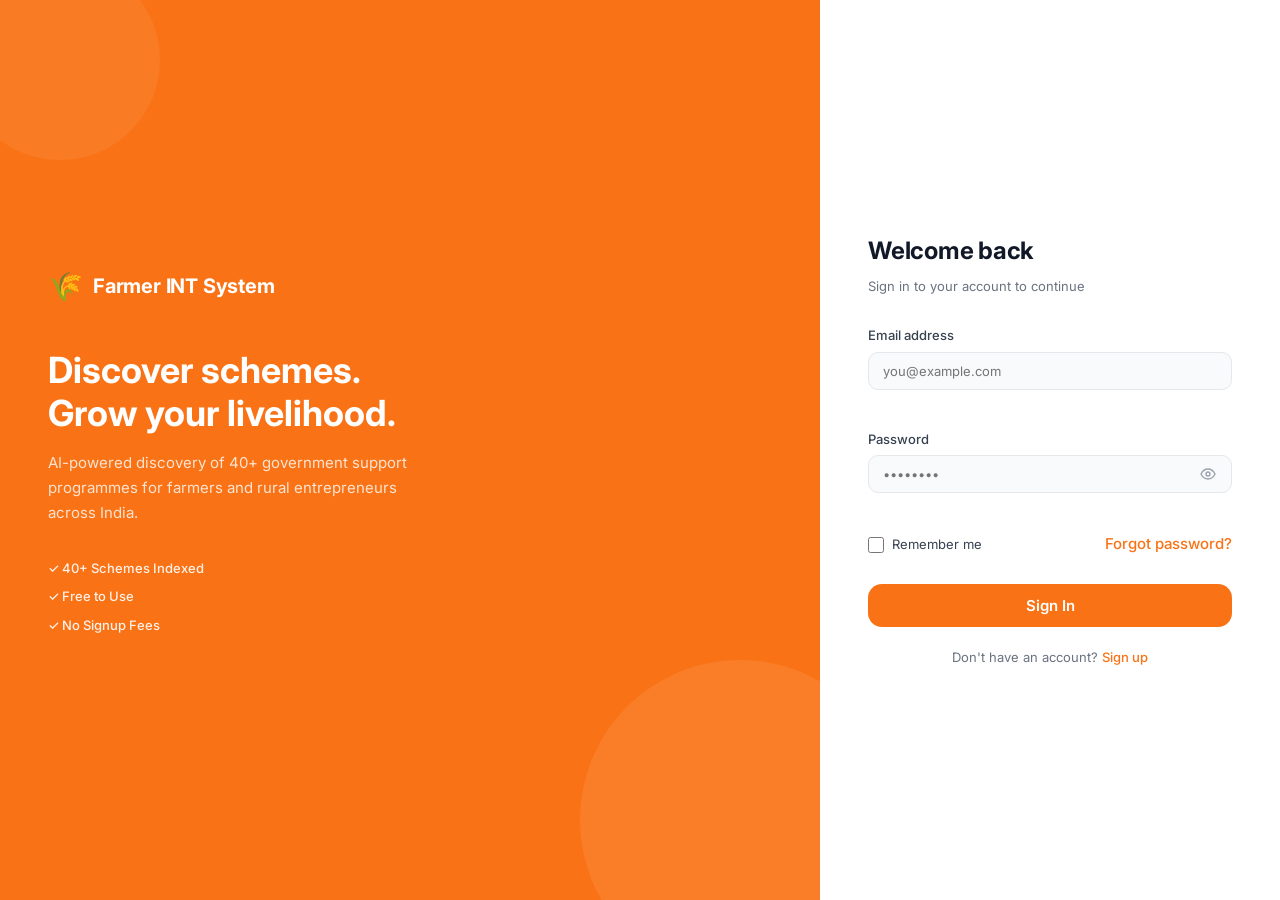
==== public/index.html @ 7b8733b6 "Make frontend independent of backend" ====
<!DOCTYPE html>
<html lang="en">
<head>
  <meta charset="UTF-8" />
  <meta name="viewport" content="width=device-width, initial-scale=1.0" />
  <title>Farmer INT System — AI-Powered Scheme Discovery</title>
  <meta name="description" content="Find and apply for government schemes tailored to farmers and rural entrepreneurs across India." />
  <link rel="preconnect" href="https://fonts.googleapis.com" />
  <link rel="preconnect" href="https://fonts.gstatic.com" crossorigin />
  <link href="https://fonts.googleapis.com/css2?family=Inter:wght@400;500;600;700&display=swap" rel="stylesheet" />
  <link rel="stylesheet" href="style.css" />
</head>
<body>

<!-- ═══════════════════════════════════════════
     AUTH OVERLAY
═══════════════════════════════════════════ -->
<div id="auth-overlay">
  <div class="auth-left">
    <div class="auth-left-content">
      <div class="auth-brand-mark">
        <span class="auth-logo-leaf">🌾</span>
        <span class="auth-brand-name">Farmer INT System</span>
      </div>
      <h2 class="auth-left-headline">Discover schemes.<br>Grow your livelihood.</h2>
      <p class="auth-left-sub">AI-powered discovery of 40+ government support programmes for farmers and rural entrepreneurs across India.</p>
      <div class="auth-trust-chips">
        <span class="trust-chip">✓ 40+ Schemes Indexed</span>
        <span class="trust-chip">✓ Free to Use</span>
        <span class="trust-chip">✓ No Signup Fees</span>
      </div>
    </div>
  </div>
  <div class="auth-right">
    <!-- Sign In -->
    <div id="form-signin" class="auth-form active">
      <h2 class="auth-form-title">Welcome back</h2>
      <p class="auth-form-sub">Sign in to your account to continue</p>

      <div class="form-group">
        <label class="form-label" for="si-email">Email address</label>
        <input class="form-input" type="email" id="si-email" placeholder="you@example.com" autocomplete="email" />
        <span class="form-error" id="si-email-err"></span>
      </div>
      <div class="form-group">
        <label class="form-label" for="si-password">Password</label>
        <div class="input-wrapper">
          <input class="form-input" type="password" id="si-password" placeholder="••••••••" autocomplete="current-password" />
          <button class="pw-toggle" type="button" data-target="si-password" aria-label="Toggle password visibility">
            <svg class="eye-icon" width="16" height="16" viewBox="0 0 16 16" fill="none"><path d="M1 8s2.5-5 7-5 7 5 7 5-2.5 5-7 5-7-5-7-5z" stroke="currentColor" stroke-width="1.4"/><circle cx="8" cy="8" r="2" stroke="currentColor" stroke-width="1.4"/></svg>
          </button>
        </div>
        <span class="form-error" id="si-pw-err"></span>
      </div>
      <div class="form-row-between">
        <label class="checkbox-label">
          <input type="checkbox" id="si-remember" />
          <span>Remember me</span>
        </label>
        <a href="#" class="link-orange">Forgot password?</a>
      </div>
      <button class="btn-auth" id="btn-signin">Sign In</button>
      <p class="auth-switch-text">Don't have an account? <a href="#" class="link-orange" id="go-signup">Sign up</a></p>
    </div>

    <!-- Sign Up -->
    <div id="form-signup" class="auth-form">
      <h2 class="auth-form-title">Create account</h2>
      <p class="auth-form-sub">Join the Farmer INT System — free forever</p>

      <div class="form-group">
        <label class="form-label" for="su-name">Full name</label>
        <input class="form-input" type="text" id="su-name" placeholder="Ramesh Kumar" autocomplete="name" />
        <span class="form-error" id="su-name-err"></span>
      </div>
      <div class="form-group">
        <label class="form-label" for="su-email">Email address</label>
        <input class="form-input" type="email" id="su-email" placeholder="you@example.com" autocomplete="email" />
        <span class="form-error" id="su-email-err"></span>
      </div>
      <div class="form-group">
        <label class="form-label" for="su-password">Password</label>
        <div class="input-wrapper">
          <input class="form-input" type="password" id="su-password" placeholder="Min. 8 characters" autocomplete="new-password" />
          <button class="pw-toggle" type="button" data-target="su-password" aria-label="Toggle password visibility">
            <svg class="eye-icon" width="16" height="16" viewBox="0 0 16 16" fill="none"><path d="M1 8s2.5-5 7-5 7 5 7 5-2.5 5-7 5-7-5-7-5z" stroke="currentColor" stroke-width="1.4"/><circle cx="8" cy="8" r="2" stroke="currentColor" stroke-width="1.4"/></svg>
          </button>
        </div>
        <span class="form-error" id="su-pw-err"></span>
      </div>
      <div class="form-group">
        <label class="form-label" for="su-confirm">Confirm password</label>
        <div class="input-wrapper">
          <input class="form-input" type="password" id="su-confirm" placeholder="Re-enter password" autocomplete="new-password" />
          <button class="pw-toggle" type="button" data-target="su-confirm" aria-label="Toggle password visibility">
            <svg class="eye-icon" width="16" height="16" viewBox="0 0 16 16" fill="none"><path d="M1 8s2.5-5 7-5 7 5 7 5-2.5 5-7 5-7-5-7-5z" stroke="currentColor" stroke-width="1.4"/><circle cx="8" cy="8" r="2" stroke="currentColor" stroke-width="1.4"/></svg>
          </button>
        </div>
        <span class="form-error" id="su-confirm-err"></span>
      </div>
      <div class="form-group">
        <label class="checkbox-label">
          <input type="checkbox" id="su-terms" />
          <span>I agree to the <a href="#" class="link-orange">Terms of Service</a> and <a href="#" class="link-orange">Privacy Policy</a></span>
        </label>
        <span class="form-error" id="su-terms-err"></span>
      </div>
      <button class="btn-auth" id="btn-signup">Create Account</button>
      <p class="auth-switch-text">Already have an account? <a href="#" class="link-orange" id="go-signin">Sign in</a></p>
    </div>
  </div>
</div>

<!-- ═══════════════════════════════════════════
     MAIN APP (shown after login)
═══════════════════════════════════════════ -->
<div id="app" class="hidden">

  <!-- TOP NAV -->
  <header id="topnav">
    <div class="nav-container">
      <a href="#" class="nav-brand" data-page="home">
        <span class="nav-logo">🌾</span>
        <span class="nav-brand-text">Farmer INT</span>
      </a>

      <nav class="nav-links" id="nav-links">
        <a href="#" class="nav-link" data-page="home">
          <svg width="15" height="15" viewBox="0 0 15 15" fill="none"><path d="M1 7.5L7.5 2 14 7.5V13a1 1 0 0 1-1 1H9.5v-4h-4v4H2a1 1 0 0 1-1-1V7.5z" stroke="currentColor" stroke-width="1.3" stroke-linejoin="round"/></svg>
          Home
        </a>
        <a href="#" class="nav-link" data-page="profile">
          <svg width="15" height="15" viewBox="0 0 15 15" fill="none"><circle cx="7.5" cy="5" r="3" stroke="currentColor" stroke-width="1.3"/><path d="M1.5 13.5c0-3.314 2.686-5 6-5s6 1.686 6 5" stroke="currentColor" stroke-width="1.3" stroke-linecap="round"/></svg>
          Profile
        </a>
        <a href="#" class="nav-link" data-page="docs">
          <svg width="15" height="15" viewBox="0 0 15 15" fill="none"><path d="M3 2h7l3 3v9a1 1 0 0 1-1 1H3a1 1 0 0 1-1-1V3a1 1 0 0 1 1-1z" stroke="currentColor" stroke-width="1.3"/><path d="M10 2v3h3" stroke="currentColor" stroke-width="1.3" stroke-linejoin="round"/><path d="M5 7h5M5 10h3" stroke="currentColor" stroke-width="1.3" stroke-linecap="round"/></svg>
          My Docs
        </a>
        <a href="#" class="nav-link" data-page="calc">
          <svg width="15" height="15" viewBox="0 0 15 15" fill="none"><rect x="2" y="2" width="11" height="11" rx="1.5" stroke="currentColor" stroke-width="1.3"/><path d="M5 5h5M5 7.5h5M5 10h3" stroke="currentColor" stroke-width="1.3" stroke-linecap="round"/></svg>
          Finance Calculator
        </a>
      </nav>

      <div class="nav-actions">
        <button class="nav-search-btn" id="nav-search-btn" aria-label="Search">
          <svg width="17" height="17" viewBox="0 0 17 17" fill="none"><circle cx="7.5" cy="7.5" r="5.5" stroke="currentColor" stroke-width="1.5"/><path d="M12 12l3.5 3.5" stroke="currentColor" stroke-width="1.5" stroke-linecap="round"/></svg>
        </button>
        <div class="nav-avatar" id="nav-avatar" title="Profile">RK</div>
        <button class="nav-mobile-btn" id="nav-mobile-btn" aria-label="Open menu" aria-expanded="false">
          <span></span><span></span><span></span>
        </button>
      </div>
    </div>
  </header>

  <!-- SEARCH OVERLAY -->
  <div id="search-overlay" class="search-overlay hidden" role="dialog" aria-label="Search" aria-modal="true">
    <div class="search-overlay-bg" id="search-bg"></div>
    <div class="search-overlay-box">
      <div class="search-input-row">
        <svg class="search-ico" width="18" height="18" viewBox="0 0 18 18" fill="none"><circle cx="8" cy="8" r="5.5" stroke="#9CA3AF" stroke-width="1.6"/><path d="M12.5 12.5l3.5 3.5" stroke="#9CA3AF" stroke-width="1.6" stroke-linecap="round"/></svg>
        <input type="text" id="search-input" class="search-text-input" placeholder="Search schemes, features, documents…" autocomplete="off" spellcheck="false" />
        <button class="search-close-btn" id="search-close-btn" aria-label="Close search">
          <svg width="14" height="14" viewBox="0 0 14 14" fill="none"><path d="M2 2l10 10M12 2L2 12" stroke="currentColor" stroke-width="1.6" stroke-linecap="round"/></svg>
        </button>
      </div>
      <div id="search-results" class="search-results">
        <p class="search-empty-state">Start typing to search…</p>
      </div>
    </div>
  </div>

  <!-- ══ PAGE: HOME ══ -->
  <main id="page-home" class="page active">

    <!-- Hero -->
    <section class="home-hero">
      <div class="container">
        <div class="hero-inner">
          <div class="hero-text">
            <div class="hero-badge">🌾 AI-Powered Scheme Discovery</div>
            <h1 class="hero-heading">Find the right scheme.<br>Apply with confidence.</h1>
            <p class="hero-sub">Discover government support programmes tailored to your farm, sector, and eligibility — all in one place.</p>
            <div class="hero-actions">
              <button class="btn-primary" data-page-go="profile">Get Started</button>
              <button class="btn-secondary" data-page-go="calc">Calculate Finance</button>
            </div>
          </div>
          <div class="hero-card-preview">
            <div class="preview-card">
              <div class="preview-badge high">91% Match</div>
              <div class="preview-name">NSFDC Micro Credit Finance</div>
              <div class="preview-detail">Up to ₹1 lakh · 6% interest</div>
            </div>
            <div class="preview-card secondary">
              <div class="preview-badge med">78% Match</div>
              <div class="preview-name">Rajasthan SCA Term Loan</div>
              <div class="preview-detail">Up to ₹5 lakh · 8% interest</div>
            </div>
          </div>
        </div>
      </div>
    </section>

    <!-- Matched Schemes -->
    <section class="section">
      <div class="container">
        <div class="section-header">
          <div>
            <h2 class="section-title">Matched Schemes</h2>
            <p class="section-desc">Based on your profile and eligibility</p>
          </div>
          <button class="btn-outline-sm">View All Schemes</button>
        </div>
        <div class="schemes-grid" id="schemes-grid">
          <div class="scheme-card reveal">
            <div class="scheme-card-head">
              <span class="match-badge high">91% Match</span>
              <span class="scheme-type-tag loan">Loan</span>
            </div>
            <h3 class="scheme-name">NSFDC Micro Credit Finance</h3>
            <p class="scheme-desc">Loans up to ₹1 lakh at 6% interest for SC/ST entrepreneurs in agri and allied sectors.</p>
            <div class="scheme-tags">
              <span class="scheme-tag">🏛 National</span>
              <span class="scheme-tag">💰 Up to ₹1 lakh</span>
              <span class="scheme-tag">📋 SC/ST</span>
            </div>
            <div class="scheme-card-actions">
              <button class="btn-card-primary">Apply Now</button>
              <button class="btn-card-ghost">Learn More</button>
            </div>
          </div>

          <div class="scheme-card reveal">
            <div class="scheme-card-head">
              <span class="match-badge med">78% Match</span>
              <span class="scheme-type-tag subsidy">Subsidy</span>
            </div>
            <h3 class="scheme-name">Rajasthan SCA Term Loan</h3>
            <p class="scheme-desc">State-level term loan for SC entrepreneurs up to ₹5 lakh at 8% for agri-linked ventures.</p>
            <div class="scheme-tags">
              <span class="scheme-tag">📍 Rajasthan</span>
              <span class="scheme-tag">💰 Up to ₹5 lakh</span>
              <span class="scheme-tag">📋 SC</span>
            </div>
            <div class="scheme-card-actions">
              <button class="btn-card-primary">Apply Now</button>
              <button class="btn-card-ghost">Learn More</button>
            </div>
          </div>

          <div class="scheme-card reveal">
            <div class="scheme-card-head">
              <span class="match-badge low">44% Match</span>
              <span class="scheme-type-tag grant">Grant</span>
            </div>
            <h3 class="scheme-name">Stand-Up India</h3>
            <p class="scheme-desc">Bank loans ₹10 lakh–₹1 crore for SC/ST and women setting up greenfield enterprises.</p>
            <div class="scheme-tags">
              <span class="scheme-tag">🏛 National</span>
              <span class="scheme-tag">💰 ₹10L–₹1Cr</span>
              <span class="scheme-tag">📋 SC/ST/Women</span>
            </div>
            <div class="scheme-card-actions">
              <button class="btn-card-primary">Apply Now</button>
              <button class="btn-card-ghost">Learn More</button>
            </div>
          </div>
        </div>
      </div>
    </section>

    <!-- Stats -->
    <section class="section section-tinted">
      <div class="container">
        <div class="stats-header">
          <h2 class="section-title">Impact at a Glance</h2>
          <p class="section-desc">Stand-Up India 2024-25 data</p>
        </div>
        <div class="stats-grid">
          <div class="stat-card reveal">
            <div class="stat-icon">📊</div>
            <div class="stat-num">40+</div>
            <div class="stat-label">Schemes Indexed</div>
          </div>
          <div class="stat-card reveal">
            <div class="stat-icon">💸</div>
            <div class="stat-num">₹10K Cr</div>
            <div class="stat-label">Disbursed (Stand-Up India)</div>
          </div>
          <div class="stat-card reveal">
            <div class="stat-icon">🏦</div>
            <div class="stat-num">2.3L+</div>
            <div class="stat-label">Accounts Sanctioned</div>
          </div>
          <div class="stat-card reveal">
            <div class="stat-icon">👩‍🌾</div>
            <div class="stat-num">48%</div>
            <div class="stat-label">Women Beneficiaries</div>
          </div>
        </div>
      </div>
    </section>

    <!-- How It Works -->
    <section class="section">
      <div class="container">
        <h2 class="section-title text-center">How It Works</h2>
        <p class="section-desc text-center">Four simple steps to find and apply for the right scheme</p>
        <div class="steps-grid">
          <div class="step-card reveal">
            <div class="step-num-badge">01</div>
            <div class="step-icon-wrap">👤</div>
            <h3 class="step-title">Build Your Profile</h3>
            <p class="step-desc">Enter your personal details, caste category, state, and business type.</p>
          </div>
          <div class="step-card reveal">
            <div class="step-num-badge">02</div>
            <div class="step-icon-wrap">🔍</div>
            <h3 class="step-title">Get Matched</h3>
            <p class="step-desc">Our AI scans 40+ schemes and ranks them by your eligibility score.</p>
          </div>
          <div class="step-card reveal">
            <div class="step-num-badge">03</div>
            <div class="step-icon-wrap">📄</div>
            <h3 class="step-title">Upload Documents</h3>
            <p class="step-desc">Upload required documents directly to your secure dashboard.</p>
          </div>
          <div class="step-card reveal">
            <div class="step-num-badge">04</div>
            <div class="step-icon-wrap">✅</div>
            <h3 class="step-title">Apply with Confidence</h3>
            <p class="step-desc">Track application status and receive scheme approval updates.</p>
          </div>
        </div>
      </div>
    </section>

    <!-- CTA Banner -->
    <section class="section">
      <div class="container">
        <div class="cta-banner reveal">
          <div class="cta-banner-text">
            <h2>Ready to find your scheme?</h2>
            <p>Complete your profile and let our AI match you to the right opportunities.</p>
          </div>
          <div class="cta-banner-actions">
            <button class="btn-primary" data-page-go="profile">Complete Profile</button>
            <button class="btn-outline-white" data-page-go="docs">Upload Documents</button>
          </div>
        </div>
      </div>
    </section>

  </main><!-- /#page-home -->

  <!-- ══ PAGE: PROFILE ══ -->
  <main id="page-profile" class="page hidden">
    <div class="container page-inner">

      <div class="page-header">
        <div>
          <h1 class="page-title">My Profile</h1>
          <p class="page-subtitle">Manage your personal information and eligibility details</p>
        </div>
        <button class="btn-primary" id="profile-edit-btn">
          <svg width="14" height="14" viewBox="0 0 14 14" fill="none"><path d="M10 2l2 2L4 12H2v-2L10 2z" stroke="currentColor" stroke-width="1.4" stroke-linejoin="round"/></svg>
          Edit Profile
        </button>
      </div>

      <!-- Profile hero card -->
      <div class="profile-hero">
        <div class="profile-avatar-group">
          <div class="profile-avatar" id="profile-avatar-display">RK</div>
          <button class="avatar-btn" id="avatar-change-btn">Change Photo</button>
        </div>
        <div class="profile-summary">
          <h2 class="profile-display-name" id="profile-display-name">Ramesh Kumar</h2>
          <p class="profile-display-email" id="profile-display-email">ramesh.kumar@example.com</p>
          <div class="profile-chips">
            <span class="profile-chip verified">✓ Verified Farmer</span>
            <span class="profile-chip">📍 Jaipur, Rajasthan</span>
            <span class="profile-chip">🏷 SC Category</span>
          </div>
        </div>
      </div>

      <!-- Personal + Eligibility cards -->
      <div class="profile-grid">
        <div class="info-card">
          <h3 class="card-section-title">Personal Information</h3>
          <div class="field-grid">
            <div class="field-group">
              <label class="field-label">Full Name</label>
              <input class="field-input" type="text" id="p-name" value="Ramesh Kumar" disabled />
            </div>
            <div class="field-group">
              <label class="field-label">Email Address</label>
              <input class="field-input" type="email" id="p-email" value="ramesh.kumar@example.com" disabled />
            </div>
            <div class="field-group">
              <label class="field-label">Phone Number</label>
              <input class="field-input" type="tel" id="p-phone" value="+91 98765 43210" disabled />
            </div>
            <div class="field-group">
              <label class="field-label">Location</label>
              <input class="field-input" type="text" id="p-location" value="Jaipur, Rajasthan" disabled />
            </div>
            <div class="field-group">
              <label class="field-label">Date of Birth</label>
              <input class="field-input" type="date" id="p-dob" value="1985-06-15" disabled />
            </div>
            <div class="field-group">
              <label class="field-label">Gender</label>
              <select class="field-input" id="p-gender" disabled>
                <option value="male" selected>Male</option>
                <option value="female">Female</option>
                <option value="other">Other / Prefer not to say</option>
              </select>
            </div>
          </div>
        </div>

        <div class="info-card">
          <h3 class="card-section-title">Eligibility Information</h3>
          <div class="field-grid">
            <div class="field-group">
              <label class="field-label">Caste Category</label>
              <select class="field-input" id="p-category" disabled>
                <option value="sc" selected>SC (Scheduled Caste)</option>
                <option value="st">ST (Scheduled Tribe)</option>
                <option value="obc">OBC</option>
                <option value="gen">General</option>
              </select>
            </div>
            <div class="field-group">
              <label class="field-label">Annual Income</label>
              <input class="field-input" type="text" id="p-income" value="₹2,40,000" disabled />
            </div>
            <div class="field-group">
              <label class="field-label">Business Type</label>
              <input class="field-input" type="text" id="p-biz" value="Tailoring / Garments" disabled />
            </div>
            <div class="field-group">
              <label class="field-label">Business Stage</label>
              <select class="field-input" id="p-stage" disabled>
                <option value="idea">Idea Stage</option>
                <option value="startup" selected>Startup</option>
                <option value="growth">Growth Stage</option>
                <option value="established">Established</option>
              </select>
            </div>
            <div class="field-group">
              <label class="field-label">Aadhaar Number</label>
              <input class="field-input" type="text" id="p-aadhaar" value="XXXX XXXX 4521" disabled />
            </div>
            <div class="field-group">
              <label class="field-label">PAN Number</label>
              <input class="field-input" type="text" id="p-pan" value="ABCPK1234D" disabled />
            </div>
          </div>
        </div>
      </div>

      <!-- Edit actions (hidden by default) -->
      <div class="profile-save-row hidden" id="profile-save-row">
        <button class="btn-outline-sm" id="profile-cancel-btn">Cancel</button>
        <button class="btn-primary" id="profile-save-btn">Save Changes</button>
      </div>

    </div>
  </main><!-- /#page-profile -->

  <!-- ══ PAGE: MY DOCS ══ -->
  <main id="page-docs" class="page hidden">
    <div class="container page-inner">

      <div class="page-header">
        <div>
          <h1 class="page-title">My Documents</h1>
          <p class="page-subtitle">Upload, manage, and track your scheme application documents</p>
        </div>
        <button class="btn-primary" id="upload-doc-btn">
          <svg width="14" height="14" viewBox="0 0 14 14" fill="none"><path d="M7 1v8M4 4l3-3 3 3" stroke="currentColor" stroke-width="1.5" stroke-linecap="round" stroke-linejoin="round"/><path d="M1 12h12" stroke="currentColor" stroke-width="1.5" stroke-linecap="round"/></svg>
          Upload Document
        </button>
      </div>

      <!-- Summary stats -->
      <div class="docs-stats-row">
        <div class="doc-stat">
          <span class="doc-stat-num" id="stat-total">5</span>
          <span class="doc-stat-label">Total</span>
        </div>
        <div class="doc-stat-divider"></div>
        <div class="doc-stat">
          <span class="doc-stat-num verified" id="stat-verified">2</span>
          <span class="doc-stat-label">Verified</span>
        </div>
        <div class="doc-stat-divider"></div>
        <div class="doc-stat">
          <span class="doc-stat-num review" id="stat-review">1</span>
          <span class="doc-stat-label">Under Review</span>
        </div>
        <div class="doc-stat-divider"></div>
        <div class="doc-stat">
          <span class="doc-stat-num missing" id="stat-missing">2</span>
          <span class="doc-stat-label">Missing</span>
        </div>
      </div>

      <!-- Upload zone (shown when Upload is clicked) -->
      <div id="upload-zone" class="upload-zone hidden">
        <svg width="40" height="40" viewBox="0 0 40 40" fill="none"><path d="M20 6v20M14 12l6-6 6 6" stroke="#F97316" stroke-width="2.2" stroke-linecap="round" stroke-linejoin="round"/><path d="M6 32h28" stroke="#F97316" stroke-width="2.2" stroke-linecap="round"/></svg>
        <p class="upload-zone-title">Drag and drop your files here</p>
        <p class="upload-zone-sub">or <label for="file-input" class="upload-browse-link">browse files</label></p>
        <input type="file" id="file-input" accept=".pdf,.jpg,.jpeg,.png" multiple style="display:none" />
        <p class="upload-zone-note">Supported: PDF, JPG, PNG · Max size: 10 MB per file</p>
        <button class="btn-outline-sm" id="upload-zone-close">Cancel</button>
      </div>

      <!-- Document list -->
      <div class="docs-table-card">
        <div class="docs-table-head">
          <span class="col-name">Document</span>
          <span class="col-type">Type</span>
          <span class="col-date">Uploaded</span>
          <span class="col-status">Status</span>
          <span class="col-actions">Actions</span>
        </div>
        <div class="docs-table-body" id="docs-table-body">
          <!-- Rendered by JS -->
        </div>
      </div>

    </div>
  </main><!-- /#page-docs -->

  <!-- ══ PAGE: FINANCE CALCULATOR ══ -->
  <main id="page-calc" class="page hidden">
    <div class="container page-inner">

      <div class="page-header">
        <div>
          <h1 class="page-title">Finance Calculator</h1>
          <p class="page-subtitle">Estimate EMI, plan repayment, and assess loan affordability</p>
        </div>
      </div>

      <!-- Quick scheme presets -->
      <div class="preset-row">
        <span class="preset-row-label">Quick presets:</span>
        <button class="preset-pill active" data-amount="100000" data-rate="6" data-tenure="3" data-down="10000">NSFDC ₹1L @ 6%</button>
        <button class="preset-pill" data-amount="500000" data-rate="8" data-tenure="5" data-down="50000">Rajasthan SCA ₹5L</button>
        <button class="preset-pill" data-amount="1000000" data-rate="9" data-tenure="7" data-down="100000">Stand-Up India ₹10L</button>
      </div>

      <div class="calc-layout">
        <!-- Inputs panel -->
        <div class="calc-inputs-card">
          <h3 class="card-section-title">Loan Parameters</h3>

          <div class="calc-field">
            <div class="calc-label-row">
              <label class="calc-field-label">Loan Amount</label>
              <span class="calc-field-val" id="c-amount-disp">₹1,00,000</span>
            </div>
            <input type="range" class="calc-slider" id="c-amount" min="10000" max="1000000" step="5000" value="100000" />
            <div class="slider-ends"><span>₹10K</span><span>₹10L</span></div>
          </div>

          <div class="calc-field">
            <div class="calc-label-row">
              <label class="calc-field-label">Down Payment</label>
              <span class="calc-field-val" id="c-down-disp">₹10,000</span>
            </div>
            <input type="range" class="calc-slider" id="c-down" min="0" max="500000" step="5000" value="10000" />
            <div class="slider-ends"><span>₹0</span><span>₹5L</span></div>
          </div>

          <div class="calc-field">
            <div class="calc-label-row">
              <label class="calc-field-label">Annual Interest Rate</label>
              <span class="calc-field-val" id="c-rate-disp">6.0%</span>
            </div>
            <input type="range" class="calc-slider" id="c-rate" min="3" max="20" step="0.5" value="6" />
            <div class="slider-ends"><span>3%</span><span>20%</span></div>
          </div>

          <div class="calc-field">
            <div class="calc-label-row">
              <label class="calc-field-label">Loan Tenure</label>
              <span class="calc-field-val" id="c-tenure-disp">3 years</span>
            </div>
            <input type="range" class="calc-slider" id="c-tenure" min="1" max="7" step="1" value="3" />
            <div class="slider-ends"><span>1 year</span><span>7 years</span></div>
          </div>

          <div class="calc-field">
            <div class="calc-label-row">
              <label class="calc-field-label">Monthly Income</label>
              <span class="calc-field-val" id="c-income-disp">₹20,000</span>
            </div>
            <input type="range" class="calc-slider" id="c-income" min="5000" max="200000" step="1000" value="20000" />
            <div class="slider-ends"><span>₹5K</span><span>₹2L</span></div>
          </div>
        </div>

        <!-- Results panel -->
        <div class="calc-results-panel">
          <div class="emi-hero-card">
            <p class="emi-hero-label">Estimated Monthly EMI</p>
            <p class="emi-hero-amount" id="calc-emi">₹3,042</p>
            <p class="emi-hero-note">Based on ₹90,000 principal over 3 years</p>
          </div>

          <div class="breakdown-card">
            <h3 class="card-section-title">Repayment Breakdown</h3>
            <div class="breakdown-table">
              <div class="breakdown-row">
                <span>Loan Amount</span>
                <span id="r-loan">₹1,00,000</span>
              </div>
              <div class="breakdown-row">
                <span>Down Payment</span>
                <span id="r-down">₹10,000</span>
              </div>
              <div class="breakdown-row">
                <span>Principal (after down payment)</span>
                <span id="r-principal">₹90,000</span>
              </div>
              <div class="breakdown-row">
                <span>Interest Rate</span>
                <span id="r-rate">6.0% p.a.</span>
              </div>
              <div class="breakdown-row">
                <span>Tenure</span>
                <span id="r-tenure">3 years (36 months)</span>
              </div>
              <div class="breakdown-row">
                <span>Total Interest Payable</span>
                <span id="r-interest">₹9,512</span>
              </div>
              <div class="breakdown-divider"></div>
              <div class="breakdown-row total-row">
                <span>Total Repayment</span>
                <span id="r-total">₹99,512</span>
              </div>
            </div>

            <div class="affordability-bar" id="affordability-bar">
              <div class="afford-label-row">
                <span>EMI vs Monthly Income</span>
                <span id="afford-pct">15.2%</span>
              </div>
              <div class="afford-track">
                <div class="afford-fill" id="afford-fill" style="width:15.2%"></div>
                <div class="afford-limit" title="40% limit"></div>
              </div>
              <p class="afford-note" id="afford-note">✅ EMI is within 40% of income — this loan appears manageable.</p>
            </div>
          </div>
        </div>
      </div>

    </div>
  </main><!-- /#page-calc -->

  <!-- FOOTER -->
  <footer class="footer">
    <div class="container footer-inner">
      <div class="footer-brand">
        <span class="footer-logo">🌾</span>
        <span class="footer-brand-text">Farmer INT System</span>
      </div>
      <p class="footer-note">An independent prototype. Always verify scheme eligibility, benefits, and application steps through official government portals.</p>
      <p class="footer-copy">© 2026 Farmer INT System · Not affiliated with any government body.</p>
    </div>
  </footer>

</div><!-- /#app -->

<script src="main.js"></script>
</body>
</html>
---- public/style.css ----
/* ══════════════════════════════════════════════════
   Farmer INT System — style.css
   Palette: White · Black · Orange (#F97316)
══════════════════════════════════════════════════ */

:root {
  /* Brand orange */
  --orange:        #F97316;
  --orange-hover:  #EA580C;
  --orange-light:  #FFF7ED;
  --orange-mid:    #FED7AA;
  --orange-dark:   #C2410C;

  /* Neutrals */
  --black:         #111827;
  --gray-900:      #1F2937;
  --gray-700:      #374151;
  --gray-500:      #6B7280;
  --gray-400:      #9CA3AF;
  --gray-300:      #D1D5DB;
  --gray-200:      #E5E7EB;
  --gray-100:      #F3F4F6;
  --gray-50:       #F9FAFB;
  --white:         #FFFFFF;

  /* Semantic */
  --text-primary:  var(--black);
  --text-secondary: var(--gray-700);
  --text-muted:    var(--gray-500);
  --text-faint:    var(--gray-400);
  --border:        var(--gray-200);
  --border-strong: var(--gray-300);
  --surface:       var(--white);
  --surface-alt:   var(--gray-50);

  /* Status */
  --green:         #16A34A;
  --green-light:   #DCFCE7;
  --amber:         #D97706;
  --amber-light:   #FEF3C7;
  --red:           #DC2626;
  --red-light:     #FEE2E2;
  --blue:          #2563EB;
  --blue-light:    #DBEAFE;

  /* Shadows */
  --shadow-sm:     0 1px 3px rgba(0,0,0,.07), 0 1px 2px rgba(0,0,0,.05);
  --shadow-md:     0 4px 6px rgba(0,0,0,.07), 0 2px 4px rgba(0,0,0,.05);
  --shadow-lg:     0 10px 25px rgba(0,0,0,.08), 0 4px 6px rgba(0,0,0,.04);
  --shadow-xl:     0 20px 40px rgba(0,0,0,.1), 0 8px 16px rgba(0,0,0,.06);

  /* Radius */
  --r-sm:   6px;
  --r-md:   10px;
  --r-lg:   14px;
  --r-xl:   20px;
  --r-2xl:  28px;
  --r-pill: 999px;

  /* Typography */
  --font: 'Inter', system-ui, -apple-system, sans-serif;
  --text-xs:   11px;
  --text-sm:   13px;
  --text-base: 15px;
  --text-md:   17px;
  --text-lg:   20px;
  --text-xl:   24px;
  --text-2xl:  30px;
  --text-3xl:  38px;
}

/* ── Reset ── */
*, *::before, *::after { box-sizing: border-box; margin: 0; padding: 0; }
html { scroll-behavior: smooth; -webkit-text-size-adjust: 100%; }
body {
  font-family: var(--font);
  font-size: var(--text-base);
  color: var(--text-primary);
  background: var(--white);
  line-height: 1.6;
  -webkit-font-smoothing: antialiased;
  overflow-x: hidden;
}
img, svg { display: block; max-width: 100%; }
a { color: inherit; text-decoration: none; }
button { cursor: pointer; font-family: inherit; border: none; background: none; }
input, select, textarea {
  font-family: inherit;
  font-size: inherit;
  color: inherit;
}
ul, ol { list-style: none; }

/* ── Utilities ── */
.hidden { display: none !important; }
.container { width: 100%; max-width: 1120px; margin: 0 auto; padding: 0 24px; }
.text-center { text-align: center; }

/* ── Buttons ── */
.btn-primary {
  display: inline-flex; align-items: center; gap: 7px;
  padding: 10px 20px;
  background: var(--orange);
  color: var(--white);
  font-size: var(--text-sm); font-weight: 600;
  border-radius: var(--r-pill);
  transition: background .18s, transform .15s, box-shadow .15s;
  white-space: nowrap;
}
.btn-primary:hover {
  background: var(--orange-hover);
  transform: translateY(-1px);
  box-shadow: 0 4px 12px rgba(249,115,22,.3);
}
.btn-primary:active { transform: translateY(0); }

.btn-secondary {
  display: inline-flex; align-items: center; gap: 7px;
  padding: 10px 20px;
  background: var(--gray-100);
  color: var(--gray-900);
  font-size: var(--text-sm); font-weight: 600;
  border-radius: var(--r-pill);
  transition: background .18s;
}
.btn-secondary:hover { background: var(--gray-200); }

.btn-outline-sm {
  display: inline-flex; align-items: center; gap: 6px;
  padding: 8px 16px;
  background: transparent;
  color: var(--gray-700);
  font-size: var(--text-sm); font-weight: 500;
  border: 1.5px solid var(--border-strong);
  border-radius: var(--r-pill);
  transition: border-color .18s, color .18s;
}
.btn-outline-sm:hover { border-color: var(--orange); color: var(--orange); }

.btn-outline-white {
  display: inline-flex; align-items: center; gap: 6px;
  padding: 10px 20px;
  background: transparent;
  color: var(--white);
  font-size: var(--text-sm); font-weight: 600;
  border: 1.5px solid rgba(255,255,255,.4);
  border-radius: var(--r-pill);
  transition: border-color .18s, background .18s;
}
.btn-outline-white:hover { border-color: var(--white); background: rgba(255,255,255,.08); }

.btn-card-primary {
  padding: 8px 16px;
  background: var(--orange);
  color: var(--white);
  font-size: var(--text-xs); font-weight: 600;
  border-radius: var(--r-pill);
  transition: background .18s;
}
.btn-card-primary:hover { background: var(--orange-hover); }

.btn-card-ghost {
  padding: 8px 16px;
  background: transparent;
  color: var(--gray-600);
  font-size: var(--text-xs); font-weight: 500;
  border: 1.5px solid var(--border);
  border-radius: var(--r-pill);
  transition: border-color .18s, color .18s;
}
.btn-card-ghost:hover { border-color: var(--orange); color: var(--orange); }

.btn-auth {
  width: 100%;
  padding: 12px;
  background: var(--orange);
  color: var(--white);
  font-size: var(--text-base); font-weight: 600;
  border-radius: var(--r-lg);
  transition: background .18s, box-shadow .18s;
  margin-top: 8px;
}
.btn-auth:hover {
  background: var(--orange-hover);
  box-shadow: 0 4px 14px rgba(249,115,22,.35);
}

.link-orange {
  color: var(--orange);
  font-weight: 500;
  transition: color .15s;
}
.link-orange:hover { color: var(--orange-hover); }


/* ══════════════════════════════════════════════════
   AUTH OVERLAY
══════════════════════════════════════════════════ */
#auth-overlay {
  position: fixed;
  inset: 0;
  z-index: 1000;
  display: flex;
  min-height: 100vh;
}

.auth-left {
  flex: 1;
  background: var(--orange);
  display: flex;
  align-items: center;
  padding: 60px 48px;
  position: relative;
  overflow: hidden;
}
.auth-left::before {
  content: '';
  position: absolute;
  bottom: -80px; right: -80px;
  width: 320px; height: 320px;
  border-radius: 50%;
  background: rgba(255,255,255,.08);
}
.auth-left::after {
  content: '';
  position: absolute;
  top: -40px; left: -40px;
  width: 200px; height: 200px;
  border-radius: 50%;
  background: rgba(255,255,255,.06);
}
.auth-left-content { position: relative; z-index: 1; max-width: 400px; }

.auth-brand-mark {
  display: flex; align-items: center; gap: 10px;
  margin-bottom: 40px;
}
.auth-logo-leaf { font-size: 28px; }
.auth-brand-name {
  font-size: var(--text-lg); font-weight: 700;
  color: var(--white);
  letter-spacing: -.01em;
}

.auth-left-headline {
  font-size: clamp(24px, 3.5vw, 36px);
  font-weight: 700;
  color: var(--white);
  line-height: 1.2;
  margin-bottom: 16px;
}
.auth-left-sub {
  font-size: var(--text-base);
  color: rgba(255,255,255,.8);
  line-height: 1.65;
  margin-bottom: 32px;
}
.auth-trust-chips { display: flex; flex-direction: column; gap: 8px; }
.trust-chip {
  display: inline-flex; align-items: center;
  font-size: var(--text-sm);
  color: rgba(255,255,255,.9);
  font-weight: 500;
}

.auth-right {
  width: 460px;
  flex-shrink: 0;
  background: var(--white);
  display: flex;
  align-items: center;
  padding: 48px 48px;
  overflow-y: auto;
}

.auth-form {
  width: 100%;
  display: none;
}
.auth-form.active { display: block; }

.auth-form-title {
  font-size: var(--text-xl);
  font-weight: 700;
  color: var(--black);
  margin-bottom: 6px;
  letter-spacing: -.01em;
}
.auth-form-sub {
  font-size: var(--text-sm);
  color: var(--text-muted);
  margin-bottom: 28px;
}

.form-group { margin-bottom: 18px; }
.form-label {
  display: block;
  font-size: var(--text-sm);
  font-weight: 500;
  color: var(--gray-700);
  margin-bottom: 6px;
}
.form-input {
  width: 100%;
  padding: 10px 14px;
  background: var(--gray-50);
  border: 1.5px solid var(--border);
  border-radius: var(--r-md);
  font-size: var(--text-sm);
  color: var(--black);
  transition: border-color .18s, background .18s, box-shadow .18s;
  outline: none;
}
.form-input:focus {
  border-color: var(--orange);
  background: var(--white);
  box-shadow: 0 0 0 3px rgba(249,115,22,.12);
}
.form-input.error { border-color: var(--red); }
.form-error {
  display: block;
  font-size: 11.5px;
  color: var(--red);
  margin-top: 5px;
  min-height: 16px;
}

.input-wrapper { position: relative; }
.input-wrapper .form-input { padding-right: 42px; }
.pw-toggle {
  position: absolute;
  right: 12px; top: 50%;
  transform: translateY(-50%);
  color: var(--gray-400);
  display: flex; align-items: center;
  padding: 4px;
  transition: color .15s;
}
.pw-toggle:hover { color: var(--gray-700); }

.form-row-between {
  display: flex;
  align-items: center;
  justify-content: space-between;
  margin-bottom: 20px;
}
.checkbox-label {
  display: flex;
  align-items: flex-start;
  gap: 8px;
  font-size: var(--text-sm);
  color: var(--gray-700);
  cursor: pointer;
  line-height: 1.5;
}
.checkbox-label input[type="checkbox"] {
  width: 16px; height: 16px;
  margin-top: 2px;
  accent-color: var(--orange);
  flex-shrink: 0;
}

.auth-switch-text {
  text-align: center;
  font-size: var(--text-sm);
  color: var(--text-muted);
  margin-top: 20px;
}


/* ══════════════════════════════════════════════════
   TOP NAV
══════════════════════════════════════════════════ */
#topnav {
  position: sticky;
  top: 0;
  z-index: 100;
  background: var(--white);
  border-bottom: 1px solid var(--border);
  box-shadow: var(--shadow-sm);
}
.nav-container {
  max-width: 1120px;
  margin: 0 auto;
  padding: 0 24px;
  height: 60px;
  display: flex;
  align-items: center;
  gap: 8px;
}

.nav-brand {
  display: flex; align-items: center; gap: 8px;
  flex-shrink: 0; margin-right: 8px;
}
.nav-logo { font-size: 20px; }
.nav-brand-text {
  font-size: var(--text-base); font-weight: 700;
  color: var(--black);
}

.nav-links {
  display: flex; align-items: center; gap: 4px;
  flex: 1;
}
.nav-link {
  display: flex; align-items: center; gap: 6px;
  padding: 6px 12px;
  font-size: var(--text-sm); font-weight: 500;
  color: var(--gray-600);
  border-radius: var(--r-md);
  transition: background .15s, color .15s;
  white-space: nowrap;
}
.nav-link:hover { background: var(--gray-100); color: var(--black); }
.nav-link.active {
  background: var(--orange-light);
  color: var(--orange);
}
.nav-link svg { opacity: .7; }
.nav-link.active svg { opacity: 1; }

.nav-actions {
  display: flex; align-items: center; gap: 6px;
  margin-left: auto;
}
.nav-search-btn {
  width: 36px; height: 36px;
  display: flex; align-items: center; justify-content: center;
  color: var(--gray-500);
  border-radius: var(--r-md);
  transition: background .15s, color .15s;
}
.nav-search-btn:hover { background: var(--gray-100); color: var(--black); }

.nav-avatar {
  width: 34px; height: 34px;
  background: var(--orange);
  color: var(--white);
  border-radius: 50%;
  display: flex; align-items: center; justify-content: center;
  font-size: 12px; font-weight: 700;
  cursor: pointer;
  user-select: none;
  transition: opacity .15s;
}
.nav-avatar:hover { opacity: .9; }

.nav-mobile-btn {
  display: none;
  flex-direction: column; gap: 5px;
  width: 36px; height: 36px;
  align-items: center; justify-content: center;
  border-radius: var(--r-sm);
  transition: background .15s;
}
.nav-mobile-btn:hover { background: var(--gray-100); }
.nav-mobile-btn span {
  display: block;
  width: 20px; height: 2px;
  background: var(--gray-700);
  border-radius: 2px;
  transition: transform .25s, opacity .25s;
}

/* Mobile nav open state */
#nav-links.open {
  display: flex;
  flex-direction: column;
  position: absolute;
  top: 60px; left: 0; right: 0;
  background: var(--white);
  border-bottom: 1px solid var(--border);
  padding: 12px 24px 16px;
  gap: 4px;
  box-shadow: 0 8px 20px rgba(0,0,0,.08);
  z-index: 99;
}


/* ══════════════════════════════════════════════════
   SEARCH OVERLAY
══════════════════════════════════════════════════ */
.search-overlay {
  position: fixed;
  inset: 0;
  z-index: 200;
  display: flex;
  align-items: flex-start;
  justify-content: center;
  padding-top: 80px;
  padding-left: 16px;
  padding-right: 16px;
}
.search-overlay-bg {
  position: absolute;
  inset: 0;
  background: rgba(0,0,0,.4);
  backdrop-filter: blur(2px);
}
.search-overlay-box {
  position: relative;
  z-index: 1;
  width: 100%;
  max-width: 580px;
  background: var(--white);
  border-radius: var(--r-xl);
  box-shadow: var(--shadow-xl);
  overflow: hidden;
}
.search-input-row {
  display: flex; align-items: center; gap: 10px;
  padding: 14px 18px;
  border-bottom: 1px solid var(--border);
}
.search-ico { flex-shrink: 0; }
.search-text-input {
  flex: 1;
  border: none; outline: none;
  font-size: var(--text-md); font-weight: 400;
  color: var(--black);
  background: transparent;
}
.search-text-input::placeholder { color: var(--gray-400); }
.search-close-btn {
  width: 28px; height: 28px;
  display: flex; align-items: center; justify-content: center;
  color: var(--gray-400);
  border-radius: var(--r-sm);
  flex-shrink: 0;
  transition: color .15s, background .15s;
}
.search-close-btn:hover { color: var(--black); background: var(--gray-100); }
.search-results {
  max-height: 360px;
  overflow-y: auto;
  padding: 8px 0;
}
.search-empty-state, .search-no-results {
  padding: 28px 18px;
  text-align: center;
  font-size: var(--text-sm);
  color: var(--text-muted);
}
.search-result-item {
  display: flex; align-items: center; gap: 12px;
  padding: 10px 18px;
  cursor: pointer;
  transition: background .12s;
}
.search-result-item:hover { background: var(--gray-50); }
.search-result-icon {
  width: 32px; height: 32px;
  background: var(--orange-light);
  color: var(--orange);
  border-radius: var(--r-sm);
  display: flex; align-items: center; justify-content: center;
  font-size: 14px;
  flex-shrink: 0;
}
.search-result-text { flex: 1; }
.search-result-name {
  font-size: var(--text-sm); font-weight: 500;
  color: var(--black);
}
.search-result-sub {
  font-size: var(--text-xs);
  color: var(--text-muted);
  margin-top: 1px;
}
.search-result-category {
  font-size: 10px; font-weight: 600;
  letter-spacing: .06em; text-transform: uppercase;
  color: var(--orange);
  background: var(--orange-light);
  padding: 2px 7px;
  border-radius: var(--r-pill);
}


/* ══════════════════════════════════════════════════
   PAGES — shared layout
══════════════════════════════════════════════════ */
.page { display: none; }
.page.active { display: block; }

.page-inner {
  padding-top: 36px;
  padding-bottom: 60px;
}
.page-header {
  display: flex;
  align-items: flex-start;
  justify-content: space-between;
  gap: 16px;
  flex-wrap: wrap;
  margin-bottom: 28px;
}
.page-title {
  font-size: var(--text-2xl);
  font-weight: 700;
  color: var(--black);
  letter-spacing: -.02em;
  line-height: 1.2;
}
.page-subtitle {
  font-size: var(--text-sm);
  color: var(--text-muted);
  margin-top: 4px;
}

/* Cards */
.info-card, .calc-inputs-card, .breakdown-card, .docs-table-card {
  background: var(--white);
  border: 1px solid var(--border);
  border-radius: var(--r-xl);
  padding: 24px;
  box-shadow: var(--shadow-sm);
}
.card-section-title {
  font-size: var(--text-base); font-weight: 600;
  color: var(--black);
  margin-bottom: 18px;
  padding-bottom: 12px;
  border-bottom: 1px solid var(--gray-100);
}

/* Section layout (for Home page) */
.section { padding: 60px 0; }
.section-tinted { background: var(--gray-50); }
.section-header {
  display: flex;
  align-items: flex-end;
  justify-content: space-between;
  gap: 16px;
  flex-wrap: wrap;
  margin-bottom: 28px;
}
.section-title {
  font-size: var(--text-xl); font-weight: 700;
  color: var(--black);
  letter-spacing: -.01em;
  line-height: 1.3;
  margin-bottom: 4px;
}
.section-desc {
  font-size: var(--text-sm);
  color: var(--text-muted);
}

/* Scroll reveal */
.reveal { opacity: 0; transform: translateY(18px); transition: opacity .45s ease, transform .45s ease; }
.reveal.visible { opacity: 1; transform: translateY(0); }


/* ══════════════════════════════════════════════════
   HOME PAGE
══════════════════════════════════════════════════ */
.home-hero {
  background: var(--white);
  padding: 72px 0 64px;
  border-bottom: 1px solid var(--border);
}
.hero-inner {
  display: flex;
  align-items: center;
  gap: 60px;
}
.hero-text { flex: 1; max-width: 540px; }
.hero-badge {
  display: inline-flex; align-items: center;
  font-size: var(--text-xs); font-weight: 600;
  letter-spacing: .06em; text-transform: uppercase;
  color: var(--orange);
  background: var(--orange-light);
  border: 1px solid var(--orange-mid);
  padding: 5px 12px;
  border-radius: var(--r-pill);
  margin-bottom: 20px;
}
.hero-heading {
  font-size: clamp(30px, 5vw, 46px);
  font-weight: 700;
  color: var(--black);
  line-height: 1.15;
  letter-spacing: -.02em;
  margin-bottom: 18px;
}
.hero-sub {
  font-size: var(--text-md);
  color: var(--text-secondary);
  line-height: 1.65;
  margin-bottom: 32px;
}
.hero-actions { display: flex; gap: 12px; flex-wrap: wrap; }

/* Hero preview cards */
.hero-card-preview {
  display: flex;
  flex-direction: column;
  gap: 12px;
  flex-shrink: 0;
  width: 260px;
}
.preview-card {
  background: var(--white);
  border: 1.5px solid var(--border);
  border-radius: var(--r-lg);
  padding: 16px;
  box-shadow: var(--shadow-md);
  transition: transform .2s;
}
.preview-card:hover { transform: translateY(-2px); }
.preview-card.secondary { opacity: .75; }
.preview-badge {
  display: inline-block;
  font-size: 11px; font-weight: 700;
  padding: 3px 8px;
  border-radius: var(--r-pill);
  margin-bottom: 8px;
}
.preview-badge.high { background: #DCFCE7; color: #15803D; }
.preview-badge.med  { background: var(--amber-light); color: var(--amber); }
.preview-name { font-size: var(--text-sm); font-weight: 600; color: var(--black); margin-bottom: 4px; }
.preview-detail { font-size: var(--text-xs); color: var(--text-muted); }

/* Scheme cards */
.schemes-grid {
  display: grid;
  grid-template-columns: repeat(3, 1fr);
  gap: 20px;
}
.scheme-card {
  background: var(--white);
  border: 1.5px solid var(--border);
  border-radius: var(--r-xl);
  padding: 22px;
  display: flex;
  flex-direction: column;
  gap: 14px;
  transition: box-shadow .22s, transform .22s, border-color .22s;
}
.scheme-card:hover {
  box-shadow: var(--shadow-lg);
  transform: translateY(-3px);
  border-color: var(--orange-mid);
}
.scheme-card-head {
  display: flex; align-items: center; justify-content: space-between; gap: 8px;
}
.match-badge {
  font-size: 11px; font-weight: 700;
  padding: 3px 9px;
  border-radius: var(--r-pill);
}
.match-badge.high { background: #DCFCE7; color: #15803D; }
.match-badge.med  { background: var(--amber-light); color: var(--amber); }
.match-badge.low  { background: var(--gray-100); color: var(--gray-500); }

.scheme-type-tag {
  font-size: 10px; font-weight: 600;
  letter-spacing: .05em; text-transform: uppercase;
  padding: 3px 8px;
  border-radius: var(--r-pill);
}
.scheme-type-tag.loan     { background: var(--blue-light); color: var(--blue); }
.scheme-type-tag.subsidy  { background: var(--green-light); color: var(--green); }
.scheme-type-tag.grant    { background: var(--orange-light); color: var(--orange); }

.scheme-name {
  font-size: var(--text-md); font-weight: 700;
  color: var(--black);
  line-height: 1.3;
}
.scheme-desc { font-size: var(--text-sm); color: var(--text-secondary); line-height: 1.6; flex: 1; }
.scheme-tags { display: flex; flex-wrap: wrap; gap: 6px; }
.scheme-tag {
  font-size: 11px; color: var(--gray-600);
  background: var(--gray-100);
  padding: 3px 8px;
  border-radius: var(--r-pill);
}
.scheme-card-actions { display: flex; gap: 8px; flex-wrap: wrap; }

/* Stats */
.stats-header { text-align: center; margin-bottom: 36px; }
.stats-grid {
  display: grid;
  grid-template-columns: repeat(4, 1fr);
  gap: 20px;
}
.stat-card {
  background: var(--white);
  border: 1.5px solid var(--border);
  border-radius: var(--r-xl);
  padding: 28px 20px;
  text-align: center;
  box-shadow: var(--shadow-sm);
  transition: box-shadow .2s, transform .2s;
}
.stat-card:hover { box-shadow: var(--shadow-md); transform: translateY(-2px); }
.stat-icon { font-size: 28px; margin-bottom: 12px; }
.stat-num {
  font-size: var(--text-2xl); font-weight: 700;
  color: var(--orange);
  line-height: 1;
  margin-bottom: 6px;
}
.stat-label { font-size: var(--text-sm); color: var(--text-muted); }

/* Steps */
.steps-grid {
  display: grid;
  grid-template-columns: repeat(4, 1fr);
  gap: 20px;
  margin-top: 36px;
}
.step-card {
  background: var(--white);
  border: 1.5px solid var(--border);
  border-radius: var(--r-xl);
  padding: 24px 20px;
  text-align: center;
  box-shadow: var(--shadow-sm);
  transition: border-color .2s;
}
.step-card:hover { border-color: var(--orange); }
.step-num-badge {
  display: inline-block;
  font-size: var(--text-xs); font-weight: 700;
  color: var(--orange);
  background: var(--orange-light);
  padding: 3px 8px;
  border-radius: var(--r-pill);
  letter-spacing: .06em;
  margin-bottom: 12px;
}
.step-icon-wrap { font-size: 28px; margin-bottom: 12px; }
.step-title { font-size: var(--text-base); font-weight: 600; color: var(--black); margin-bottom: 8px; }
.step-desc { font-size: var(--text-sm); color: var(--text-muted); line-height: 1.6; }

/* CTA Banner */
.cta-banner {
  background: var(--black);
  border-radius: var(--r-2xl);
  padding: 48px 52px;
  display: flex;
  align-items: center;
  justify-content: space-between;
  gap: 32px;
  flex-wrap: wrap;
}
.cta-banner h2 {
  font-size: var(--text-xl); font-weight: 700;
  color: var(--white); margin-bottom: 8px;
}
.cta-banner p { font-size: var(--text-base); color: rgba(255,255,255,.65); }
.cta-banner-actions { display: flex; gap: 12px; flex-wrap: wrap; }


/* ══════════════════════════════════════════════════
   PROFILE PAGE
══════════════════════════════════════════════════ */
.profile-hero {
  display: flex;
  align-items: center;
  gap: 28px;
  background: var(--white);
  border: 1px solid var(--border);
  border-radius: var(--r-xl);
  padding: 28px;
  margin-bottom: 24px;
  box-shadow: var(--shadow-sm);
  flex-wrap: wrap;
}
.profile-avatar-group {
  display: flex; flex-direction: column; align-items: center; gap: 10px;
  flex-shrink: 0;
}
.profile-avatar {
  width: 72px; height: 72px;
  background: var(--orange);
  color: var(--white);
  border-radius: 50%;
  display: flex; align-items: center; justify-content: center;
  font-size: 24px; font-weight: 700;
  letter-spacing: .02em;
}
.avatar-btn {
  font-size: var(--text-xs); font-weight: 500;
  color: var(--orange); cursor: pointer;
  transition: color .15s;
}
.avatar-btn:hover { color: var(--orange-hover); }

.profile-summary { flex: 1; }
.profile-display-name {
  font-size: var(--text-lg); font-weight: 700;
  color: var(--black); margin-bottom: 4px;
}
.profile-display-email {
  font-size: var(--text-sm); color: var(--text-muted);
  margin-bottom: 12px;
}
.profile-chips { display: flex; flex-wrap: wrap; gap: 8px; }
.profile-chip {
  font-size: var(--text-xs); font-weight: 500;
  background: var(--gray-100); color: var(--gray-600);
  padding: 4px 10px; border-radius: var(--r-pill);
}
.profile-chip.verified {
  background: var(--green-light); color: var(--green);
}

.profile-grid {
  display: grid;
  grid-template-columns: 1fr 1fr;
  gap: 20px;
  margin-bottom: 20px;
}

.field-grid {
  display: grid;
  grid-template-columns: 1fr 1fr;
  gap: 16px;
}
.field-group { display: flex; flex-direction: column; gap: 6px; }
.field-label {
  font-size: var(--text-xs); font-weight: 600;
  letter-spacing: .04em; text-transform: uppercase;
  color: var(--text-muted);
}
.field-input {
  padding: 9px 12px;
  background: var(--gray-50);
  border: 1.5px solid var(--border);
  border-radius: var(--r-md);
  font-size: var(--text-sm);
  color: var(--black);
  transition: border-color .18s, background .18s, box-shadow .18s;
  outline: none;
  width: 100%;
}
.field-input:disabled { color: var(--gray-700); cursor: default; }
.field-input:not(:disabled):focus {
  border-color: var(--orange);
  background: var(--white);
  box-shadow: 0 0 0 3px rgba(249,115,22,.1);
}

.profile-save-row {
  display: flex; gap: 12px; justify-content: flex-end;
  padding-top: 4px;
}


/* ══════════════════════════════════════════════════
   MY DOCS PAGE
══════════════════════════════════════════════════ */
.docs-stats-row {
  display: flex;
  align-items: center;
  gap: 0;
  background: var(--white);
  border: 1px solid var(--border);
  border-radius: var(--r-xl);
  padding: 20px 28px;
  margin-bottom: 20px;
  box-shadow: var(--shadow-sm);
  flex-wrap: wrap;
}
.doc-stat {
  flex: 1;
  display: flex; flex-direction: column; align-items: center; gap: 4px;
  padding: 8px 16px;
  min-width: 80px;
}
.doc-stat-divider {
  width: 1px; height: 40px;
  background: var(--border);
  flex-shrink: 0;
}
.doc-stat-num {
  font-size: var(--text-xl); font-weight: 700;
  color: var(--black);
  line-height: 1;
}
.doc-stat-num.verified { color: var(--green); }
.doc-stat-num.review   { color: var(--amber); }
.doc-stat-num.missing  { color: var(--red); }
.doc-stat-label { font-size: var(--text-xs); color: var(--text-muted); }

/* Upload zone */
.upload-zone {
  background: var(--orange-light);
  border: 2px dashed var(--orange);
  border-radius: var(--r-xl);
  padding: 40px 24px;
  text-align: center;
  margin-bottom: 20px;
  display: flex;
  flex-direction: column;
  align-items: center;
  gap: 12px;
}
.upload-zone-title { font-size: var(--text-base); font-weight: 600; color: var(--black); }
.upload-zone-sub { font-size: var(--text-sm); color: var(--gray-600); }
.upload-browse-link {
  color: var(--orange); font-weight: 600;
  cursor: pointer; text-decoration: underline;
}
.upload-zone-note { font-size: var(--text-xs); color: var(--text-muted); }

/* Docs table */
.docs-table-card {
  overflow: hidden;
}
.docs-table-head {
  display: grid;
  grid-template-columns: 2fr 1fr 1fr 1fr 1.2fr;
  gap: 0;
  padding: 12px 20px;
  background: var(--gray-50);
  border-bottom: 1px solid var(--border);
  font-size: var(--text-xs); font-weight: 700;
  letter-spacing: .05em; text-transform: uppercase;
  color: var(--text-muted);
}
.docs-table-body { }
.doc-row {
  display: grid;
  grid-template-columns: 2fr 1fr 1fr 1fr 1.2fr;
  gap: 0;
  padding: 14px 20px;
  border-bottom: 1px solid var(--gray-100);
  align-items: center;
  transition: background .12s;
}
.doc-row:last-child { border-bottom: none; }
.doc-row:hover { background: var(--gray-50); }

.doc-name { font-size: var(--text-sm); font-weight: 500; color: var(--black); }
.doc-name-sub { font-size: var(--text-xs); color: var(--text-muted); margin-top: 2px; }
.doc-type { font-size: var(--text-sm); color: var(--text-secondary); }
.doc-date { font-size: var(--text-sm); color: var(--text-secondary); }

.doc-status-badge {
  display: inline-flex; align-items: center; gap: 5px;
  font-size: 11px; font-weight: 600;
  padding: 3px 9px;
  border-radius: var(--r-pill);
}
.doc-status-badge.verified  { background: var(--green-light); color: var(--green); }
.doc-status-badge.review    { background: var(--amber-light); color: var(--amber); }
.doc-status-badge.missing   { background: var(--red-light); color: var(--red); }

.doc-actions { display: flex; align-items: center; gap: 4px; }
.doc-action-btn {
  width: 30px; height: 30px;
  display: flex; align-items: center; justify-content: center;
  color: var(--gray-400);
  border-radius: var(--r-sm);
  transition: background .12s, color .12s;
}
.doc-action-btn:hover { background: var(--gray-100); color: var(--black); }
.doc-action-btn.delete:hover { background: var(--red-light); color: var(--red); }


/* ══════════════════════════════════════════════════
   FINANCE CALCULATOR
══════════════════════════════════════════════════ */
.preset-row {
  display: flex; align-items: center; gap: 10px; flex-wrap: wrap;
  margin-bottom: 24px;
}
.preset-row-label { font-size: var(--text-sm); color: var(--text-muted); }
.preset-pill {
  padding: 6px 14px;
  background: var(--gray-100);
  color: var(--gray-700);
  font-size: var(--text-sm); font-weight: 500;
  border-radius: var(--r-pill);
  transition: background .15s, color .15s;
}
.preset-pill:hover,
.preset-pill.active { background: var(--orange); color: var(--white); }

.calc-layout {
  display: grid;
  grid-template-columns: 1fr 1fr;
  gap: 20px;
}

.calc-field { margin-bottom: 20px; }
.calc-field:last-child { margin-bottom: 0; }
.calc-label-row {
  display: flex; align-items: center; justify-content: space-between;
  margin-bottom: 10px;
}
.calc-field-label { font-size: var(--text-sm); font-weight: 500; color: var(--gray-700); }
.calc-field-val {
  font-size: var(--text-sm); font-weight: 700;
  color: var(--orange);
  background: var(--orange-light);
  padding: 2px 10px;
  border-radius: var(--r-pill);
}

.calc-slider {
  width: 100%;
  height: 4px;
  appearance: none;
  -webkit-appearance: none;
  background: var(--gray-200);
  border-radius: 2px;
  outline: none;
  cursor: pointer;
}
.calc-slider::-webkit-slider-thumb {
  -webkit-appearance: none;
  width: 18px; height: 18px;
  background: var(--orange);
  border-radius: 50%;
  box-shadow: 0 0 0 3px rgba(249,115,22,.2);
  cursor: pointer;
  transition: box-shadow .15s;
}
.calc-slider::-moz-range-thumb {
  width: 18px; height: 18px;
  background: var(--orange);
  border-radius: 50%;
  border: none;
  cursor: pointer;
}
.calc-slider:focus::-webkit-slider-thumb {
  box-shadow: 0 0 0 4px rgba(249,115,22,.3);
}
.slider-ends {
  display: flex; justify-content: space-between;
  margin-top: 5px;
  font-size: var(--text-xs); color: var(--text-faint);
}

/* Results */
.calc-results-panel { display: flex; flex-direction: column; gap: 16px; }
.emi-hero-card {
  background: var(--orange);
  border-radius: var(--r-xl);
  padding: 32px 28px;
  text-align: center;
  color: var(--white);
}
.emi-hero-label {
  font-size: var(--text-sm); font-weight: 500;
  opacity: .85;
  margin-bottom: 8px;
}
.emi-hero-amount {
  font-size: 44px; font-weight: 800;
  letter-spacing: -.02em;
  line-height: 1;
  margin-bottom: 10px;
}
.emi-hero-note { font-size: var(--text-xs); opacity: .7; }

.breakdown-table { display: flex; flex-direction: column; gap: 0; }
.breakdown-row {
  display: flex; justify-content: space-between; align-items: center;
  padding: 10px 0;
  border-bottom: 1px solid var(--gray-100);
  font-size: var(--text-sm);
  color: var(--text-secondary);
}
.breakdown-row:last-child { border-bottom: none; }
.breakdown-row span:last-child { font-weight: 600; color: var(--black); }
.breakdown-divider { height: 1.5px; background: var(--gray-200); margin: 6px 0; }
.total-row { font-weight: 700; }
.total-row span { font-size: var(--text-base) !important; color: var(--orange) !important; }

/* Affordability bar */
.affordability-bar {
  background: var(--gray-50);
  border-radius: var(--r-lg);
  padding: 16px;
  margin-top: 4px;
}
.afford-label-row {
  display: flex; justify-content: space-between;
  font-size: var(--text-xs); color: var(--text-muted);
  margin-bottom: 8px;
  font-weight: 500;
}
.afford-track {
  height: 6px;
  background: var(--gray-200);
  border-radius: 3px;
  position: relative;
  overflow: visible;
}
.afford-fill {
  height: 100%;
  background: var(--green);
  border-radius: 3px;
  transition: width .4s ease, background .3s;
  max-width: 100%;
}
.afford-fill.warn { background: var(--amber); }
.afford-fill.danger { background: var(--red); }
.afford-limit {
  position: absolute;
  top: -4px; bottom: -4px;
  left: 40%;
  width: 2px;
  background: var(--gray-400);
  border-radius: 1px;
}
.afford-limit::after {
  content: '40%';
  position: absolute;
  top: -18px;
  left: -12px;
  font-size: 9px;
  color: var(--gray-400);
  white-space: nowrap;
}
.afford-note {
  font-size: var(--text-xs); color: var(--text-muted);
  margin-top: 10px; line-height: 1.5;
}


/* ══════════════════════════════════════════════════
   FOOTER
══════════════════════════════════════════════════ */
.footer {
  background: var(--gray-900);
  padding: 40px 0;
  color: rgba(255,255,255,.65);
}
.footer-inner {
  display: flex;
  flex-direction: column;
  align-items: center;
  gap: 14px;
  text-align: center;
}
.footer-brand {
  display: flex; align-items: center; gap: 8px;
}
.footer-logo { font-size: 20px; }
.footer-brand-text {
  font-size: var(--text-base); font-weight: 700;
  color: var(--white);
}
.footer-note { font-size: var(--text-sm); max-width: 500px; line-height: 1.6; }
.footer-copy { font-size: var(--text-xs); opacity: .5; }


/* ══════════════════════════════════════════════════
   RESPONSIVE
══════════════════════════════════════════════════ */
@media (max-width: 960px) {
  /* Auth */
  .auth-left { display: none; }
  .auth-right { width: 100%; min-height: 100vh; align-items: center; justify-content: center; }

  /* Nav */
  .nav-links { display: none; position: relative; }
  .nav-mobile-btn { display: flex; }

  /* Hero */
  .hero-inner { flex-direction: column; gap: 40px; }
  .hero-card-preview { width: 100%; flex-direction: row; justify-content: center; }
  .preview-card { flex: 1; max-width: 220px; }

  /* Schemes */
  .schemes-grid { grid-template-columns: 1fr 1fr; }

  /* Stats */
  .stats-grid { grid-template-columns: repeat(2, 1fr); }

  /* Steps */
  .steps-grid { grid-template-columns: repeat(2, 1fr); }

  /* Profile */
  .profile-grid { grid-template-columns: 1fr; }
  .profile-hero { flex-direction: column; align-items: flex-start; }

  /* Calc */
  .calc-layout { grid-template-columns: 1fr; }

  /* Docs table */
  .docs-table-head,
  .doc-row {
    grid-template-columns: 2fr 1fr 1fr 1.2fr;
  }
  .col-date, .doc-date { display: none; }

  /* CTA */
  .cta-banner { flex-direction: column; gap: 20px; padding: 36px 28px; }
}

@media (max-width: 640px) {
  /* Auth */
  .auth-right { padding: 32px 24px; }

  /* Nav brand */
  .nav-brand-text { display: none; }

  /* Hero */
  .hero-heading { font-size: 28px; }
  .home-hero { padding: 48px 0 44px; }

  /* Schemes */
  .schemes-grid { grid-template-columns: 1fr; }

  /* Hero cards */
  .hero-card-preview { flex-direction: column; width: 100%; align-items: stretch; }
  .preview-card { max-width: 100%; }

  /* Steps */
  .steps-grid { grid-template-columns: 1fr; }

  /* Stats */
  .stats-grid { grid-template-columns: 1fr 1fr; }

  /* Profile fields */
  .field-grid { grid-template-columns: 1fr; }

  /* Docs stats */
  .docs-stats-row { flex-wrap: wrap; justify-content: center; }
  .doc-stat-divider { display: none; }
  .doc-stat { flex: 0 0 40%; border-bottom: 1px solid var(--border); padding-bottom: 14px; }

  /* Docs table — simplify */
  .docs-table-head,
  .doc-row { grid-template-columns: 2fr 1fr 1.2fr; }
  .col-type, .doc-type { display: none; }

  /* Calc presets */
  .preset-row { flex-direction: column; align-items: flex-start; }
  .emi-hero-amount { font-size: 36px; }

  /* Search */
  .search-overlay { padding-top: 60px; }

  /* Page */
  .page-inner { padding-top: 24px; padding-bottom: 40px; }
  .page-header { flex-direction: column; align-items: flex-start; }

  /* Section */
  .section { padding: 44px 0; }
  .section-header { flex-direction: column; align-items: flex-start; }
}

@media (max-width: 400px) {
  .container { padding: 0 16px; }
  .auth-right { padding: 24px 20px; }
}
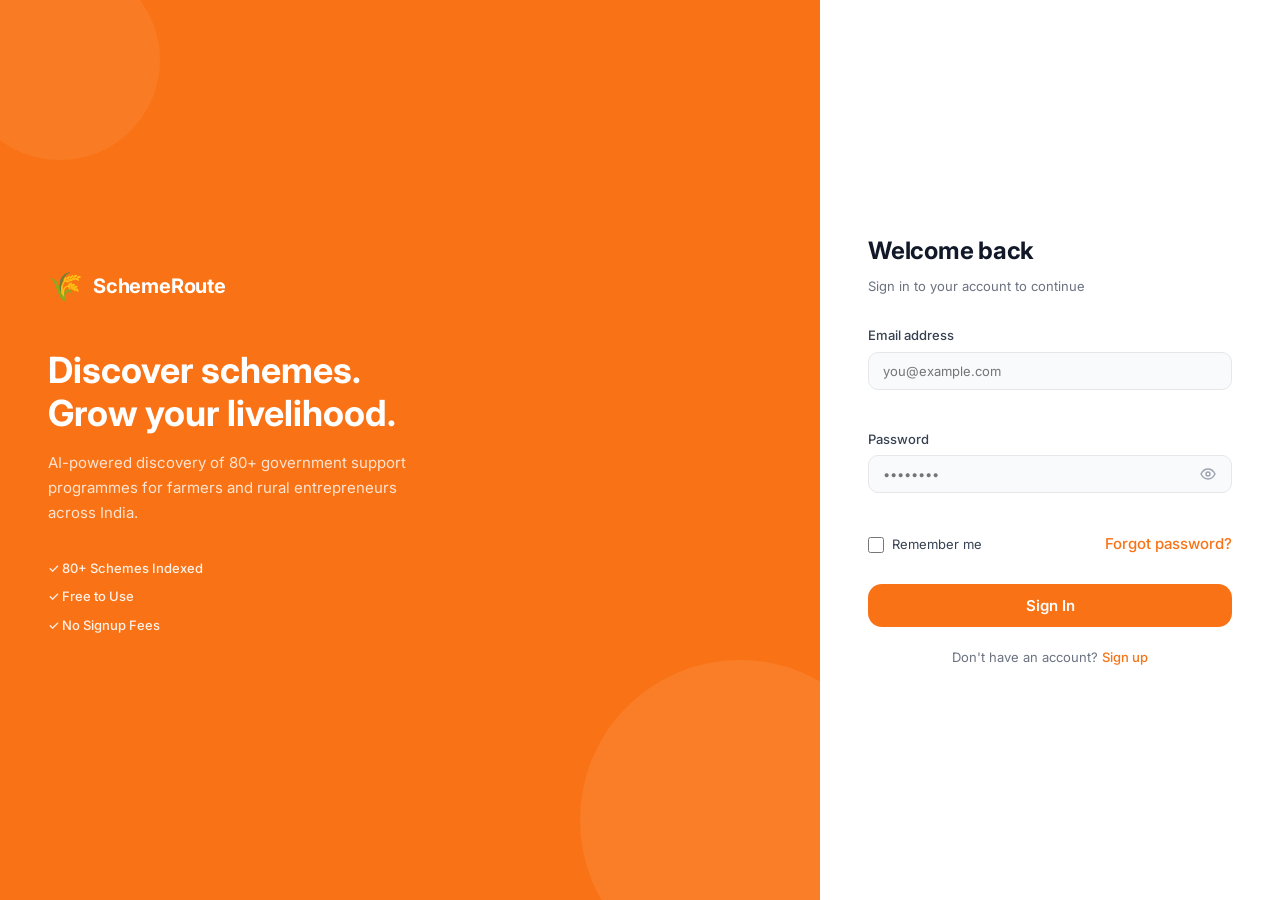
==== commit ce6fb718: "pregnant push" ====
--- a/public/index.html
+++ b/public/index.html
@@ -3,7 +3,7 @@
 <head>
   <meta charset="UTF-8" />
   <meta name="viewport" content="width=device-width, initial-scale=1.0" />
-  <title>Farmer INT System — AI-Powered Scheme Discovery</title>
+  <title>SchemeRoute — AI-Powered Scheme Discovery</title>
   <meta name="description" content="Find and apply for government schemes tailored to farmers and rural entrepreneurs across India." />
   <link rel="preconnect" href="https://fonts.googleapis.com" />
   <link rel="preconnect" href="https://fonts.gstatic.com" crossorigin />
@@ -20,12 +20,12 @@
     <div class="auth-left-content">
       <div class="auth-brand-mark">
         <span class="auth-logo-leaf">🌾</span>
-        <span class="auth-brand-name">Farmer INT System</span>
+        <span class="auth-brand-name">SchemeRoute</span>
       </div>
       <h2 class="auth-left-headline">Discover schemes.<br>Grow your livelihood.</h2>
-      <p class="auth-left-sub">AI-powered discovery of 40+ government support programmes for farmers and rural entrepreneurs across India.</p>
+      <p class="auth-left-sub">AI-powered discovery of 80+ government support programmes for farmers and rural entrepreneurs across India.</p>
       <div class="auth-trust-chips">
-        <span class="trust-chip">✓ 40+ Schemes Indexed</span>
+        <span class="trust-chip">✓ 80+ Schemes Indexed</span>
         <span class="trust-chip">✓ Free to Use</span>
         <span class="trust-chip">✓ No Signup Fees</span>
       </div>
@@ -66,7 +66,7 @@
     <!-- Sign Up -->
     <div id="form-signup" class="auth-form">
       <h2 class="auth-form-title">Create account</h2>
-      <p class="auth-form-sub">Join the Farmer INT System — free forever</p>
+      <p class="auth-form-sub">Join SchemeRoute — free forever</p>
 
       <div class="form-group">
         <label class="form-label" for="su-name">Full name</label>
@@ -215,59 +215,7 @@
           <button class="btn-outline-sm">View All Schemes</button>
         </div>
         <div class="schemes-grid" id="schemes-grid">
-          <div class="scheme-card reveal">
-            <div class="scheme-card-head">
-              <span class="match-badge high">91% Match</span>
-              <span class="scheme-type-tag loan">Loan</span>
-            </div>
-            <h3 class="scheme-name">NSFDC Micro Credit Finance</h3>
-            <p class="scheme-desc">Loans up to ₹1 lakh at 6% interest for SC/ST entrepreneurs in agri and allied sectors.</p>
-            <div class="scheme-tags">
-              <span class="scheme-tag">🏛 National</span>
-              <span class="scheme-tag">💰 Up to ₹1 lakh</span>
-              <span class="scheme-tag">📋 SC/ST</span>
-            </div>
-            <div class="scheme-card-actions">
-              <button class="btn-card-primary">Apply Now</button>
-              <button class="btn-card-ghost">Learn More</button>
-            </div>
-          </div>
-
-          <div class="scheme-card reveal">
-            <div class="scheme-card-head">
-              <span class="match-badge med">78% Match</span>
-              <span class="scheme-type-tag subsidy">Subsidy</span>
-            </div>
-            <h3 class="scheme-name">Rajasthan SCA Term Loan</h3>
-            <p class="scheme-desc">State-level term loan for SC entrepreneurs up to ₹5 lakh at 8% for agri-linked ventures.</p>
-            <div class="scheme-tags">
-              <span class="scheme-tag">📍 Rajasthan</span>
-              <span class="scheme-tag">💰 Up to ₹5 lakh</span>
-              <span class="scheme-tag">📋 SC</span>
-            </div>
-            <div class="scheme-card-actions">
-              <button class="btn-card-primary">Apply Now</button>
-              <button class="btn-card-ghost">Learn More</button>
-            </div>
-          </div>
-
-          <div class="scheme-card reveal">
-            <div class="scheme-card-head">
-              <span class="match-badge low">44% Match</span>
-              <span class="scheme-type-tag grant">Grant</span>
-            </div>
-            <h3 class="scheme-name">Stand-Up India</h3>
-            <p class="scheme-desc">Bank loans ₹10 lakh–₹1 crore for SC/ST and women setting up greenfield enterprises.</p>
-            <div class="scheme-tags">
-              <span class="scheme-tag">🏛 National</span>
-              <span class="scheme-tag">💰 ₹10L–₹1Cr</span>
-              <span class="scheme-tag">📋 SC/ST/Women</span>
-            </div>
-            <div class="scheme-card-actions">
-              <button class="btn-card-primary">Apply Now</button>
-              <button class="btn-card-ghost">Learn More</button>
-            </div>
-          </div>
+          <!-- Populated dynamically from schemes.json by main.js -->
         </div>
       </div>
     </section>
@@ -282,7 +230,7 @@
         <div class="stats-grid">
           <div class="stat-card reveal">
             <div class="stat-icon">📊</div>
-            <div class="stat-num">40+</div>
+            <div class="stat-num">80+</div>
             <div class="stat-label">Schemes Indexed</div>
           </div>
           <div class="stat-card reveal">
@@ -320,7 +268,7 @@
             <div class="step-num-badge">02</div>
             <div class="step-icon-wrap">🔍</div>
             <h3 class="step-title">Get Matched</h3>
-            <p class="step-desc">Our AI scans 40+ schemes and ranks them by your eligibility score.</p>
+            <p class="step-desc">Our AI scans 80+ schemes and ranks them by your eligibility score.</p>
           </div>
           <div class="step-card reveal">
             <div class="step-num-badge">03</div>
@@ -357,7 +305,7 @@
   </main><!-- /#page-home -->
 
   <!-- ══ PAGE: PROFILE ══ -->
-  <main id="page-profile" class="page hidden">
+  <main id="page-profile" class="page">
     <div class="container page-inner">
 
       <div class="page-header">
@@ -381,7 +329,7 @@
           <h2 class="profile-display-name" id="profile-display-name">Ramesh Kumar</h2>
           <p class="profile-display-email" id="profile-display-email">ramesh.kumar@example.com</p>
           <div class="profile-chips">
-            <span class="profile-chip verified">✓ Verified Farmer</span>
+            <span class="profile-chip verified">✓ Verified</span>
             <span class="profile-chip">📍 Jaipur, Rajasthan</span>
             <span class="profile-chip">🏷 SC Category</span>
           </div>
@@ -475,7 +423,7 @@
   </main><!-- /#page-profile -->
 
   <!-- ══ PAGE: MY DOCS ══ -->
-  <main id="page-docs" class="page hidden">
+  <main id="page-docs" class="page">
     <div class="container page-inner">
 
       <div class="page-header">
@@ -540,7 +488,7 @@
   </main><!-- /#page-docs -->
 
   <!-- ══ PAGE: FINANCE CALCULATOR ══ -->
-  <main id="page-calc" class="page hidden">
+  <main id="page-calc" class="page">
     <div class="container page-inner">
 
       <div class="page-header">
@@ -674,14 +622,57 @@
     <div class="container footer-inner">
       <div class="footer-brand">
         <span class="footer-logo">🌾</span>
-        <span class="footer-brand-text">Farmer INT System</span>
+        <span class="footer-brand-text">SchemeRoute</span>
       </div>
       <p class="footer-note">An independent prototype. Always verify scheme eligibility, benefits, and application steps through official government portals.</p>
-      <p class="footer-copy">© 2026 Farmer INT System · Not affiliated with any government body.</p>
+      <p class="footer-copy">© 2026 SchemeRoute · Not affiliated with any government body.</p>
     </div>
   </footer>
 
 </div><!-- /#app -->
+
+
+  <!-- AI CHATBOT WIDGET -->
+  <div id="chatbot-fab" title="Ask SchemeRoute AI" aria-label="Open AI assistant">
+    <svg width="26" height="26" viewBox="0 0 26 26" fill="none">
+      <path d="M4 6a2 2 0 0 1 2-2h14a2 2 0 0 1 2 2v10a2 2 0 0 1-2 2H8l-4 4V6z" fill="white"/>
+      <circle cx="9" cy="11" r="1.3" fill="#F97316"/>
+      <circle cx="13" cy="11" r="1.3" fill="#F97316"/>
+      <circle cx="17" cy="11" r="1.3" fill="#F97316"/>
+    </svg>
+  </div>
+
+  <div id="chatbot-panel" aria-hidden="true">
+    <div class="cb-header">
+      <div class="cb-header-left">
+        <div class="cb-avatar">🌾</div>
+        <div>
+          <div class="cb-title">SchemeRoute AI</div>
+          <div class="cb-status"><span class="cb-dot"></span>Online</div>
+        </div>
+      </div>
+      <button class="cb-close" id="chatbot-close" aria-label="Close chat">
+        <svg width="14" height="14" viewBox="0 0 14 14" fill="none"><path d="M1 1l12 12M13 1L1 13" stroke="currentColor" stroke-width="2" stroke-linecap="round"/></svg>
+      </button>
+    </div>
+    <div class="cb-messages" id="cb-messages">
+      <div class="cb-msg cb-msg--bot">
+        <div class="cb-bubble">👋 Hi! I'm your SchemeRoute AI assistant. Ask me about government schemes, eligibility, subsidies, loans, or anything else I can help with!</div>
+      </div>
+    </div>
+    <div class="cb-suggestions" id="cb-suggestions">
+      <button class="cb-chip">What schemes am I eligible for?</button>
+      <button class="cb-chip">Solar pump subsidy details</button>
+      <button class="cb-chip">How to apply for PM-Kisan?</button>
+      <button class="cb-chip">Crop insurance schemes</button>
+    </div>
+    <div class="cb-input-row">
+      <input id="cb-input" type="text" placeholder="Ask about schemes, loans, subsidies…" autocomplete="off" maxlength="300"/>
+      <button id="cb-send" aria-label="Send">
+        <svg width="18" height="18" viewBox="0 0 18 18" fill="none"><path d="M2 9L16 2l-4 7 4 7L2 9z" fill="white"/></svg>
+      </button>
+    </div>
+  </div>
 
 <script src="main.js"></script>
 </body>
--- a/public/style.css
+++ b/public/style.css
@@ -1357,3 +1357,363 @@
   .container { padding: 0 16px; }
   .auth-right { padding: 24px 20px; }
 }
+
+/* ══════════════════════════════════════════════════
+   TOAST NOTIFICATIONS
+══════════════════════════════════════════════════ */
+.fi-toast {
+  position: fixed;
+  bottom: 28px;
+  right: 28px;
+  z-index: 9999;
+  display: flex;
+  align-items: center;
+  gap: 10px;
+  padding: 13px 18px;
+  background: var(--white);
+  border: 1px solid var(--border);
+  border-radius: var(--r-xl);
+  box-shadow: var(--shadow-xl);
+  font-size: var(--text-sm);
+  font-weight: 500;
+  color: var(--black);
+  max-width: 360px;
+  opacity: 0;
+  transform: translateY(12px) scale(.97);
+  transition: opacity .28s ease, transform .28s ease;
+  pointer-events: none;
+}
+.fi-toast.fi-toast-show {
+  opacity: 1;
+  transform: translateY(0) scale(1);
+  pointer-events: auto;
+}
+.fi-toast-success { border-left: 3px solid var(--green); }
+.fi-toast-warn    { border-left: 3px solid var(--amber); }
+.fi-toast-error   { border-left: 3px solid var(--red);   }
+.fi-toast-info    { border-left: 3px solid var(--orange); }
+.fi-toast-icon    { font-size: 16px; flex-shrink: 0; }
+.fi-toast-msg     { line-height: 1.4; }
+
+@media (max-width: 480px) {
+  .fi-toast { left: 16px; right: 16px; bottom: 20px; max-width: none; }
+}
+
+
+/* ══════════════════════════════════════════════════
+   MODALS
+══════════════════════════════════════════════════ */
+.fi-modal-overlay {
+  position: fixed;
+  inset: 0;
+  z-index: 500;
+  display: flex;
+  align-items: center;
+  justify-content: center;
+  padding: 20px;
+  background: rgba(0,0,0,0);
+  backdrop-filter: blur(0px);
+  transition: background .25s, backdrop-filter .25s;
+}
+.fi-modal-overlay.fi-modal-show {
+  background: rgba(0,0,0,.45);
+  backdrop-filter: blur(3px);
+}
+.fi-modal-box {
+  background: var(--white);
+  border-radius: var(--r-2xl);
+  box-shadow: var(--shadow-xl);
+  width: 100%;
+  max-width: 480px;
+  overflow: hidden;
+  opacity: 0;
+  transform: translateY(20px) scale(.97);
+  transition: opacity .25s ease, transform .25s ease;
+}
+.fi-modal-overlay.fi-modal-show .fi-modal-box {
+  opacity: 1;
+  transform: translateY(0) scale(1);
+}
+.fi-modal-sm { max-width: 380px; }
+
+.fi-modal-header {
+  display: flex;
+  align-items: center;
+  justify-content: space-between;
+  padding: 20px 24px 16px;
+  border-bottom: 1px solid var(--border);
+}
+.fi-modal-title {
+  font-size: var(--text-md);
+  font-weight: 700;
+  color: var(--black);
+  line-height: 1.3;
+  padding-right: 16px;
+}
+.fi-modal-close {
+  width: 32px; height: 32px;
+  display: flex; align-items: center; justify-content: center;
+  color: var(--gray-400);
+  border-radius: var(--r-md);
+  flex-shrink: 0;
+  transition: background .15s, color .15s;
+}
+.fi-modal-close:hover { background: var(--gray-100); color: var(--black); }
+
+.fi-modal-body {
+  padding: 24px;
+}
+.fi-doc-preview-icon {
+  font-size: 48px;
+  text-align: center;
+  margin-bottom: 20px;
+}
+.fi-doc-table {
+  width: 100%;
+  border-collapse: collapse;
+}
+.fi-doc-table tr td {
+  padding: 9px 0;
+  font-size: var(--text-sm);
+  border-bottom: 1px solid var(--gray-100);
+  vertical-align: middle;
+}
+.fi-doc-table tr:last-child td { border-bottom: none; }
+.fi-doc-table tr td:first-child {
+  color: var(--text-muted);
+  width: 110px;
+  font-weight: 500;
+}
+.fi-doc-table tr td:last-child { color: var(--black); }
+
+.fi-confirm-sub {
+  font-size: var(--text-sm);
+  color: var(--text-muted);
+  line-height: 1.6;
+}
+
+.fi-modal-footer {
+  display: flex;
+  gap: 10px;
+  justify-content: flex-end;
+  padding: 16px 24px 20px;
+  border-top: 1px solid var(--border);
+}
+.fi-btn-danger { background: var(--red) !important; }
+.fi-btn-danger:hover { background: #B91C1C !important; box-shadow: 0 4px 12px rgba(220,38,38,.3) !important; }
+
+
+/* ══════════════════════════════════════════════════
+   DOCS FILTER TABS
+══════════════════════════════════════════════════ */
+.docs-filter-tabs {
+  display: flex;
+  gap: 6px;
+  margin-bottom: 12px;
+  flex-wrap: wrap;
+}
+.docs-tab {
+  padding: 6px 14px;
+  font-size: var(--text-sm);
+  font-weight: 500;
+  color: var(--gray-600);
+  background: var(--gray-100);
+  border-radius: var(--r-pill);
+  transition: background .15s, color .15s;
+}
+.docs-tab:hover { background: var(--gray-200); color: var(--black); }
+.docs-tab.active {
+  background: var(--orange);
+  color: var(--white);
+}
+
+
+/* ══════════════════════════════════════════════════
+   SLIDER FILL (overrides solid grey bg set by JS)
+   — the JS sets background inline; just ensure
+     the transition is smooth
+══════════════════════════════════════════════════ */
+.calc-slider {
+  transition: background .15s;
+}
+
+
+/* ══════════════════════════════════════════════════
+   PROFILE EDIT — subtle field highlight when active
+══════════════════════════════════════════════════ */
+.field-input:not(:disabled) {
+  background: var(--white);
+  border-color: var(--border-strong);
+}
+.field-input:not(:disabled):hover {
+  border-color: var(--orange);
+}
+
+/* ══════════════════════════════════════════════════
+   AI CHATBOT WIDGET
+══════════════════════════════════════════════════ */
+
+/* Floating button */
+#chatbot-fab {
+  position: fixed;
+  bottom: 28px;
+  right: 28px;
+  width: 58px;
+  height: 58px;
+  background: var(--orange);
+  border-radius: 50%;
+  display: flex;
+  align-items: center;
+  justify-content: center;
+  cursor: pointer;
+  z-index: 900;
+  box-shadow: 0 4px 20px rgba(249,115,22,0.45);
+  transition: transform 0.2s, box-shadow 0.2s;
+}
+#chatbot-fab:hover { transform: scale(1.08); box-shadow: 0 6px 28px rgba(249,115,22,0.55); }
+#chatbot-fab.hidden { display: none; }
+
+/* Panel */
+#chatbot-panel {
+  position: fixed;
+  bottom: 100px;
+  right: 28px;
+  width: 360px;
+  max-width: calc(100vw - 32px);
+  height: 500px;
+  max-height: calc(100vh - 120px);
+  background: #fff;
+  border-radius: 18px;
+  box-shadow: 0 8px 48px rgba(0,0,0,0.18);
+  display: flex;
+  flex-direction: column;
+  z-index: 901;
+  overflow: hidden;
+  transform: translateY(20px) scale(0.96);
+  opacity: 0;
+  pointer-events: none;
+  transition: transform 0.22s cubic-bezier(.34,1.56,.64,1), opacity 0.18s;
+}
+#chatbot-panel.cb-open {
+  transform: translateY(0) scale(1);
+  opacity: 1;
+  pointer-events: all;
+}
+
+/* Header */
+.cb-header {
+  display: flex;
+  align-items: center;
+  justify-content: space-between;
+  padding: 14px 16px;
+  background: var(--orange);
+  color: #fff;
+  flex-shrink: 0;
+}
+.cb-header-left { display: flex; align-items: center; gap: 10px; }
+.cb-avatar { font-size: 22px; line-height: 1; }
+.cb-title { font-size: 15px; font-weight: 700; color: #fff; }
+.cb-status { display: flex; align-items: center; gap: 5px; font-size: 11px; color: rgba(255,255,255,0.85); }
+.cb-dot { width: 7px; height: 7px; background: #4ade80; border-radius: 50%; display: inline-block; }
+.cb-close {
+  background: rgba(255,255,255,0.2);
+  border: none;
+  border-radius: 50%;
+  width: 28px; height: 28px;
+  display: flex; align-items: center; justify-content: center;
+  cursor: pointer;
+  color: #fff;
+  transition: background 0.15s;
+}
+.cb-close:hover { background: rgba(255,255,255,0.35); }
+
+/* Messages */
+.cb-messages {
+  flex: 1;
+  overflow-y: auto;
+  padding: 14px 14px 4px;
+  display: flex;
+  flex-direction: column;
+  gap: 10px;
+  scroll-behavior: smooth;
+}
+.cb-msg { display: flex; }
+.cb-msg--bot { justify-content: flex-start; }
+.cb-msg--user { justify-content: flex-end; }
+.cb-bubble {
+  max-width: 82%;
+  padding: 10px 13px;
+  border-radius: 14px;
+  font-size: 13.5px;
+  line-height: 1.5;
+}
+.cb-msg--bot .cb-bubble {
+  background: #f3f4f6;
+  color: #111;
+  border-bottom-left-radius: 4px;
+}
+.cb-msg--user .cb-bubble {
+  background: var(--orange);
+  color: #fff;
+  border-bottom-right-radius: 4px;
+}
+.cb-typing .cb-bubble { color: #9ca3af; font-style: italic; }
+
+/* Suggestion chips */
+.cb-suggestions {
+  display: flex;
+  flex-wrap: wrap;
+  gap: 6px;
+  padding: 6px 14px 8px;
+  flex-shrink: 0;
+}
+.cb-chip {
+  background: #fff7ed;
+  border: 1px solid #fdba74;
+  color: #c2410c;
+  border-radius: 20px;
+  padding: 5px 11px;
+  font-size: 11.5px;
+  cursor: pointer;
+  transition: background 0.15s;
+  white-space: nowrap;
+}
+.cb-chip:hover { background: #fed7aa; }
+
+/* Input row */
+.cb-input-row {
+  display: flex;
+  gap: 8px;
+  padding: 10px 12px;
+  border-top: 1px solid #f0f0f0;
+  flex-shrink: 0;
+  background: #fff;
+}
+#cb-input {
+  flex: 1;
+  border: 1.5px solid #e5e7eb;
+  border-radius: 22px;
+  padding: 9px 14px;
+  font-size: 13px;
+  outline: none;
+  transition: border-color 0.15s;
+  font-family: inherit;
+}
+#cb-input:focus { border-color: var(--orange); }
+#cb-send {
+  width: 38px; height: 38px;
+  background: var(--orange);
+  border: none;
+  border-radius: 50%;
+  display: flex; align-items: center; justify-content: center;
+  cursor: pointer;
+  flex-shrink: 0;
+  transition: background 0.15s, transform 0.1s;
+}
+#cb-send:hover { background: #ea6c0a; transform: scale(1.07); }
+#cb-send:disabled { background: #d1d5db; cursor: default; transform: none; }
+
+@media (max-width: 480px) {
+  #chatbot-panel { right: 12px; width: calc(100vw - 24px); bottom: 90px; }
+  #chatbot-fab { bottom: 20px; right: 16px; }
+}
